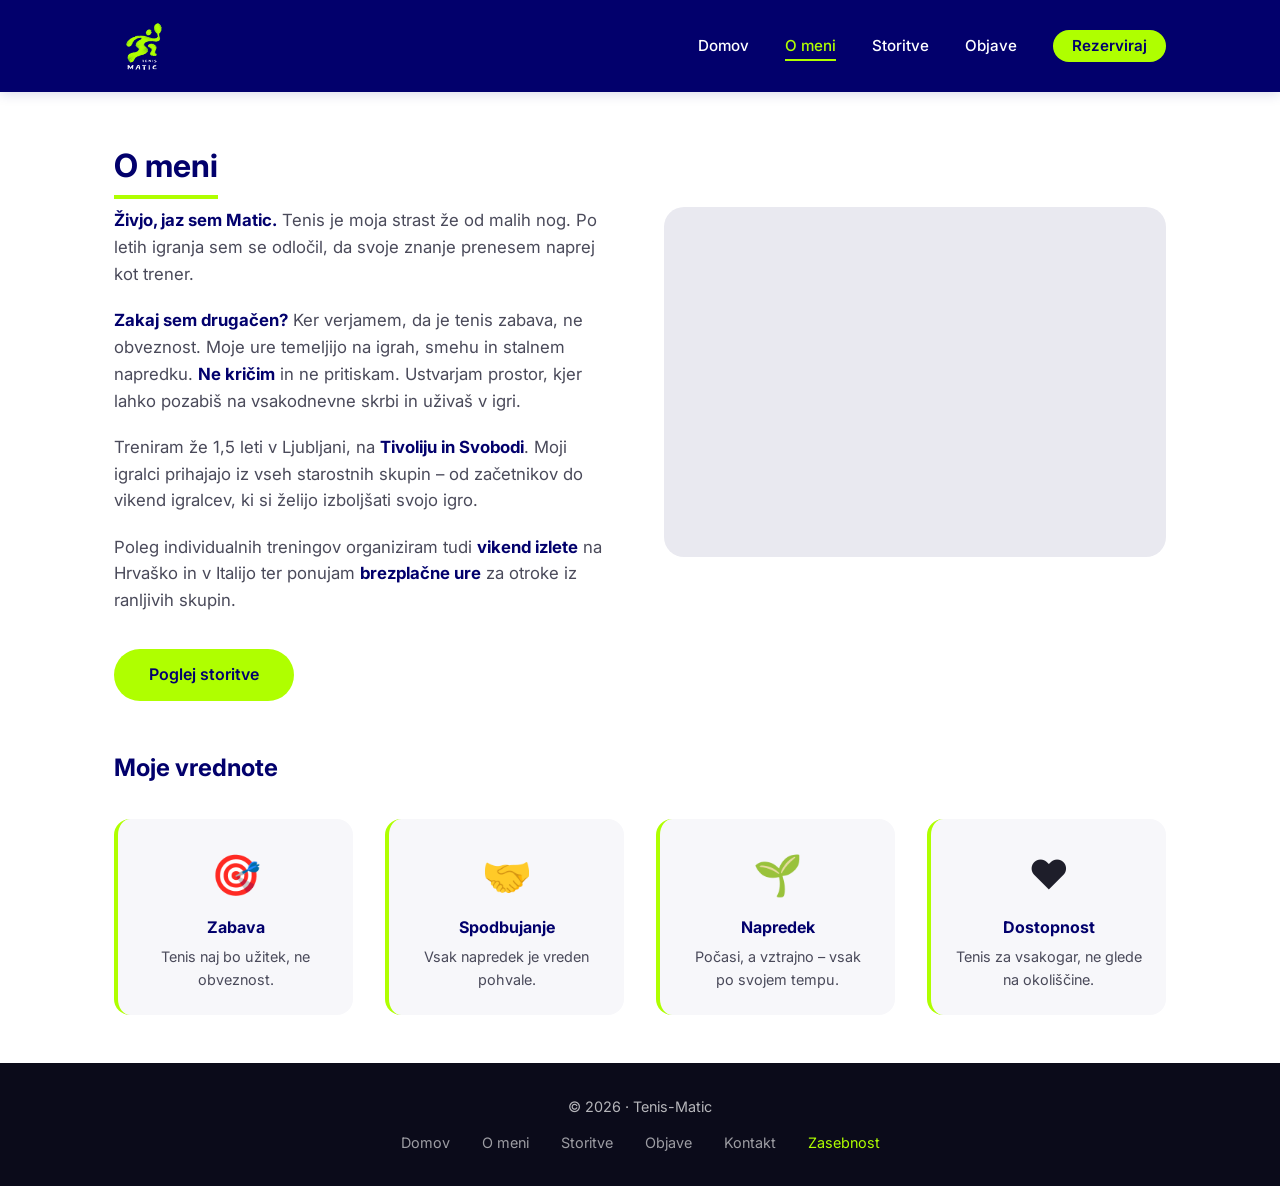
==== O_meni.html @ 09d3cf72 "logo changes" ====
<!DOCTYPE html>
<html lang="sl">
<head>
    <meta charset="UTF-8" />
    <meta name="viewport" content="width=device-width, initial-scale=1.0" />
    <title>Tenis-Matic · O meni</title>
    <link rel="icon" type="image/png" href="favicon.png" />
    <link href="https://fonts.googleapis.com/css2?family=Inter:opsz,wght@14..32,400;14..32,600;14..32,700&display=swap" rel="stylesheet" />

    <style>
        :root {
            --navy: #02006C;
            --lime: #AFFF00;
            --white: #FFFFFF;
            --light-bg: #F7F7FA;
            --text-dark: #1E1E2A;
            --text-grey: #4A4A5A;
        }

        * {
            margin: 0;
            padding: 0;
            box-sizing: border-box;
        }

        body {
            font-family: 'Inter', sans-serif;
            background-color: var(--white);
            color: var(--text-dark);
            line-height: 1.6;
        }

        a {
            text-decoration: none;
            color: inherit;
        }

        .container {
            max-width: 1100px;
            margin: 0 auto;
            padding: 0 1.5rem;
        }

        header {
            background-color: var(--navy);
            color: var(--white);
            padding: 1rem 0;
            position: sticky;
            top: 0;
            z-index: 10;
            box-shadow: 0 2px 12px rgba(2, 0, 108, 0.15);
        }

        .header-inner {
            display: flex;
            justify-content: space-between;
            align-items: center;
            flex-wrap: wrap;
        }

        .logo-img {
            height: 60px;
            width: auto;
            display: inline-block;
            vertical-align: middle;
        }

        nav a {
            color: var(--white);
            margin-left: 2rem;
            font-weight: 500;
            font-size: 0.95rem;
            transition: color 0.2s;
            border-bottom: 2px solid transparent;
            padding-bottom: 4px;
        }

        nav a:hover {
            color: var(--lime);
            border-bottom-color: var(--lime);
        }

        nav a.active {
            color: var(--lime);
            border-bottom-color: var(--lime);
        }

        .cta-nav {
            background-color: var(--lime);
            color: var(--navy);
            padding: 0.4rem 1.2rem;
            border-radius: 30px;
            font-weight: 600;
            border-bottom: none !important;
        }
        .cta-nav:hover {
            background-color: #8fcc00;
            color: var(--navy) !important;
            border-bottom: none !important;
        }

        .btn-primary {
            display: inline-block;
            background-color: var(--lime);
            color: var(--navy);
            font-weight: 600;
            padding: 0.8rem 2.2rem;
            border-radius: 40px;
            transition: background 0.2s, transform 0.1s;
            border: none;
            cursor: pointer;
            font-size: 1rem;
        }
        .btn-primary:hover {
            background-color: #8fcc00;
            transform: scale(1.02);
        }

        section {
            padding: 3rem 0;
        }

        .section-title {
            font-size: 2rem;
            font-weight: 700;
            color: var(--navy);
            margin-bottom: 0.5rem;
        }

        .section-title .lime-underline {
            display: inline-block;
            border-bottom: 4px solid var(--lime);
            padding-bottom: 4px;
        }

        .about-full {
            display: grid;
            grid-template-columns: 1fr 1fr;
            gap: 3rem;
            align-items: start;
        }

        .about-full-text {
            font-size: 1.05rem;
            color: var(--text-grey);
        }

        .about-full-text strong {
            color: var(--navy);
        }

        .about-full-text p {
            margin-bottom: 1.2rem;
        }

        .about-full-image {
            background-color: #e9e9f0;
            border-radius: 20px;
            height: 350px;
            background-image: url('https://placehold.co/500x400/02006C/FFFFFF?text=Tvoj+foto');
            background-size: cover;
            background-position: center;
        }

        .values-grid {
            display: grid;
            grid-template-columns: repeat(auto-fit, minmax(200px, 1fr));
            gap: 2rem;
            margin-top: 2rem;
        }

        .value-card {
            background: var(--light-bg);
            padding: 1.5rem;
            border-radius: 16px;
            text-align: center;
            border-left: 4px solid var(--lime);
        }

        .value-card .icon {
            font-size: 2.5rem;
            margin-bottom: 0.5rem;
        }

        .value-card h4 {
            color: var(--navy);
            margin-bottom: 0.3rem;
        }

        .value-card p {
            color: var(--text-grey);
            font-size: 0.9rem;
        }

        footer {
            background-color: #0b0b1a;
            color: rgba(255,255,255,0.7);
            padding: 2rem 0;
            text-align: center;
            font-size: 0.9rem;
        }

        footer .footer-links {
            margin-top: 0.8rem;
            display: flex;
            justify-content: center;
            gap: 2rem;
            flex-wrap: wrap;
        }
        footer .footer-links a {
            color: rgba(255,255,255,0.6);
        }
        footer .footer-links a:hover {
            color: var(--lime);
        }

        @media (max-width: 768px) {
            .about-full {
                grid-template-columns: 1fr;
                gap: 2rem;
            }
            .header-inner {
                flex-direction: column;
                gap: 0.8rem;
            }
            nav a {
                margin: 0 0.8rem;
                font-size: 0.9rem;
            }
            .about-full-image {
                height: 220px;
            }
        }
    </style>
</head>
<body>

    <header>
        <div class="container header-inner">
            <div class="logo">
                 <a href="index.html" style="display: block; line-height: 0; position: relative; z-index: 999;"></a>
                <img src="logo.png" alt="Tenis-Matic" class="logo-img" />
            </div>
            <nav>
                <a href="index.html">Domov</a>
                <a href="O_meni.html" class="active">O meni</a>
                <a href="Storitve.html">Storitve</a>
                <a href="Objave.html">Objave</a>
                <a href="index.html#contact" class="cta-nav">Rezerviraj</a>
            </nav>
        </div>
    </header>

    <section>
        <div class="container">
            <h1 class="section-title">
                <span class="lime-underline">O meni</span>
            </h1>

            <div class="about-full">
                <div class="about-full-text">
                    <p>
                        <strong>Živjo, jaz sem Matic.</strong> Tenis je moja strast že od malih nog.
                        Po letih igranja sem se odločil, da svoje znanje prenesem naprej kot trener.
                    </p>
                    <p>
                        <strong>Zakaj sem drugačen?</strong> Ker verjamem, da je tenis zabava, ne obveznost.
                        Moje ure temeljijo na igrah, smehu in stalnem napredku. <strong>Ne kričim</strong>
                        in ne pritiskam. Ustvarjam prostor, kjer lahko pozabiš na vsakodnevne skrbi in
                        uživaš v igri.
                    </p>
                    <p>
                        Treniram že 1,5 leti v Ljubljani, na <strong>Tivoliju in Svobodi</strong>.
                        Moji igralci prihajajo iz vseh starostnih skupin – od začetnikov do vikend
                        igralcev, ki si želijo izboljšati svojo igro.
                    </p>
                    <p>
                        Poleg individualnih treningov organiziram tudi <strong>vikend izlete</strong>
                        na Hrvaško in v Italijo ter ponujam <strong>brezplačne ure</strong> za otroke
                        iz ranljivih skupin.
                    </p>
                    <a href="Storitve.html" class="btn-primary" style="margin-top:1rem;">Poglej storitve</a>
                </div>
                <div class="about-full-image">
                    <!-- Replace with your own photo -->
                </div>
            </div>

            <!-- Values -->
            <h3 style="font-size:1.5rem; color:var(--navy); margin-top:3rem; margin-bottom:1rem;">Moje vrednote</h3>
            <div class="values-grid">
                <div class="value-card">
                    <div class="icon">🎯</div>
                    <h4>Zabava</h4>
                    <p>Tenis naj bo užitek, ne obveznost.</p>
                </div>
                <div class="value-card">
                    <div class="icon">🤝</div>
                    <h4>Spodbujanje</h4>
                    <p>Vsak napredek je vreden pohvale.</p>
                </div>
                <div class="value-card">
                    <div class="icon">🌱</div>
                    <h4>Napredek</h4>
                    <p>Počasi, a vztrajno – vsak po svojem tempu.</p>
                </div>
                <div class="value-card">
                    <div class="icon">❤️</div>
                    <h4>Dostopnost</h4>
                    <p>Tenis za vsakogar, ne glede na okoliščine.</p>
                </div>
            </div>
        </div>
    </section>

    <footer>
        <div class="container">
            <p>&copy; 2026 · Tenis-Matic</p>
            <div class="footer-links">
                <a href="index.html">Domov</a>
                <a href="O_meni.html">O meni</a>
                <a href="Storitve.html">Storitve</a>
                <a href="Objave.html">Objave</a>
                <a href="index.html#contact">Kontakt</a>
                <a href="#" style="color: var(--lime);">Zasebnost</a>
            </div>
        </div>
    </footer>

</body>
</html>
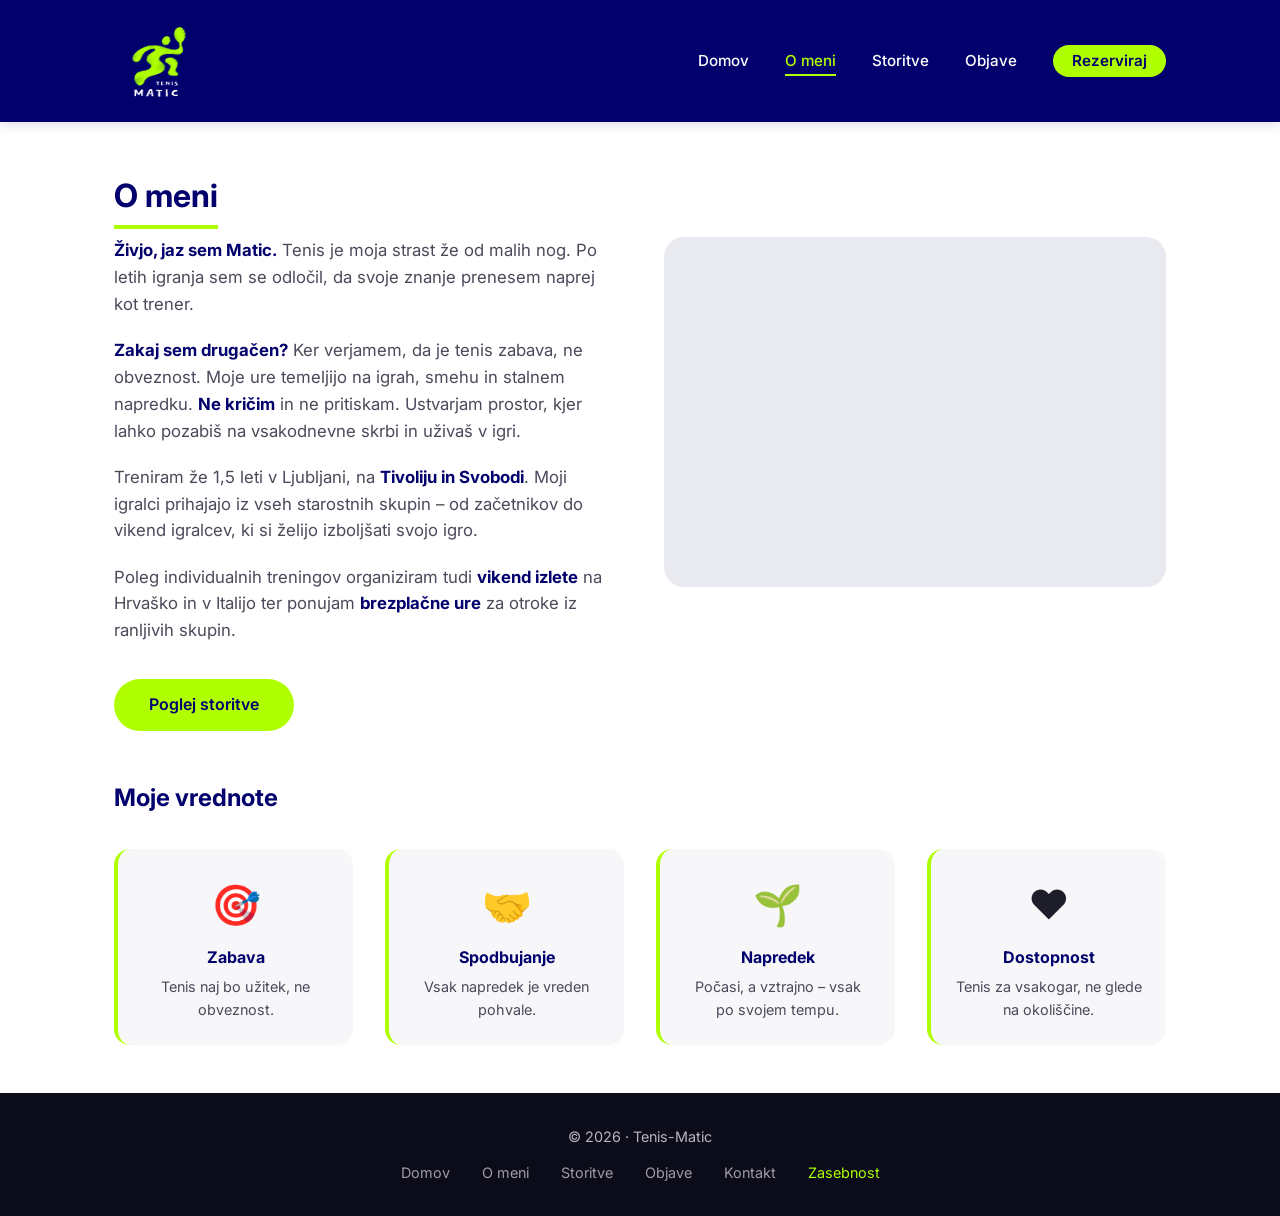
==== commit 0a849fac: "logo change o meni" ====
--- a/O_meni.html
+++ b/O_meni.html
@@ -59,7 +59,7 @@
         }
 
         .logo-img {
-            height: 60px;
+            height: 90px;
             width: auto;
             display: inline-block;
             vertical-align: middle;
@@ -236,12 +236,13 @@
 <body>
 
     <header>
-        <div class="container header-inner">
-            <div class="logo">
-                 <a href="index.html" style="display: block; line-height: 0; position: relative; z-index: 999;"></a>
+    <div class="container header-inner">
+        <div class="logo">
+            <a href="index.html" style="display: block; line-height: 0; position: relative; z-index: 999;">
                 <img src="logo.png" alt="Tenis-Matic" class="logo-img" />
-            </div>
-            <nav>
+            </a>
+        </div>
+        <nav>
                 <a href="index.html">Domov</a>
                 <a href="O_meni.html" class="active">O meni</a>
                 <a href="Storitve.html">Storitve</a>
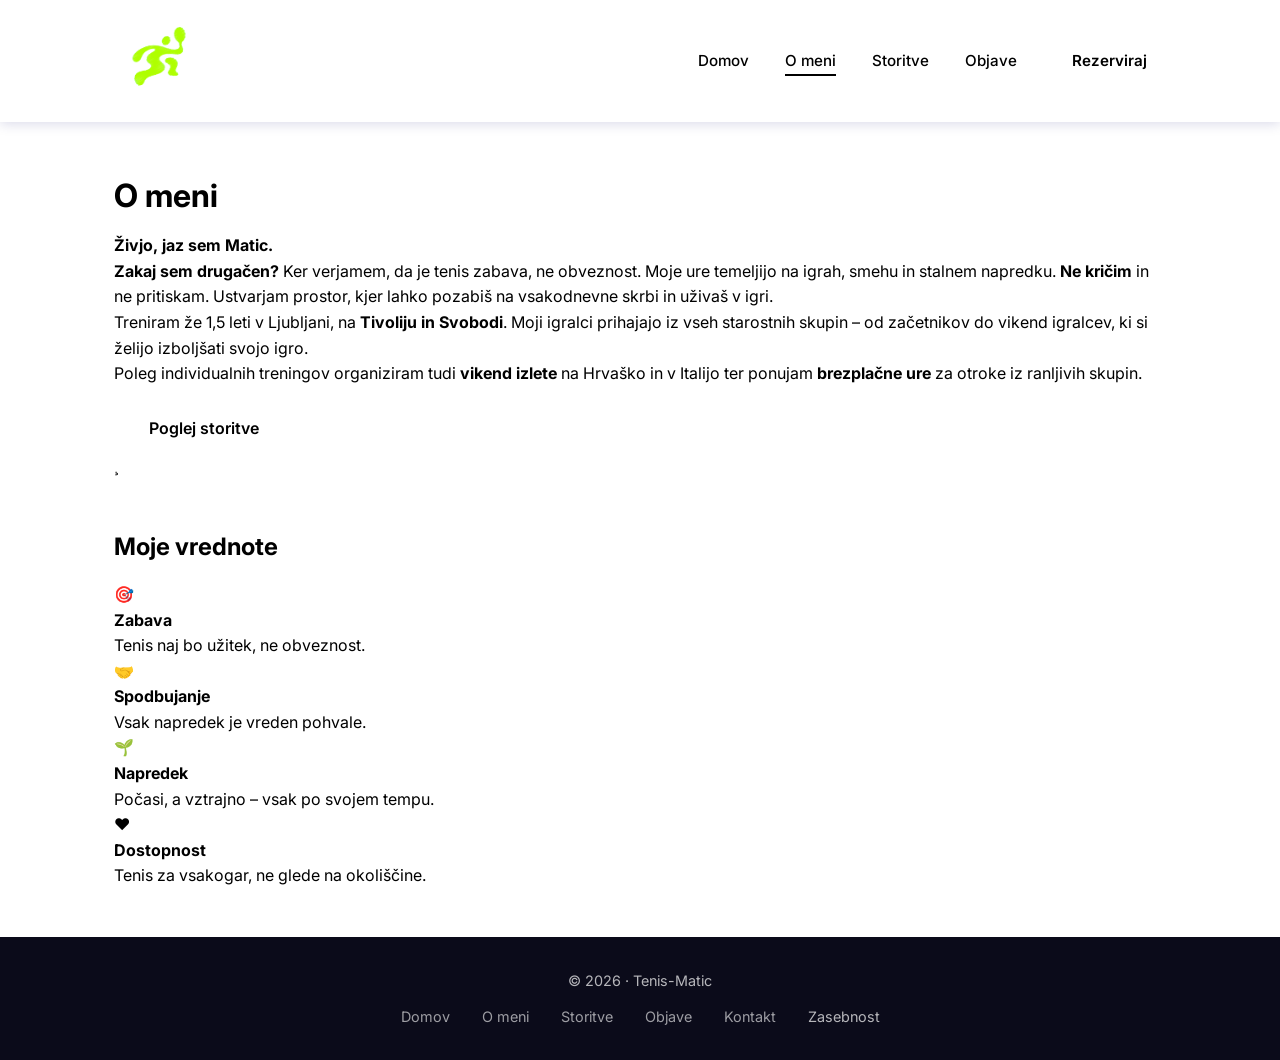
==== commit 6a0513e8: "Style.css changes" ====
--- a/O_meni.html
+++ b/O_meni.html
@@ -7,231 +7,7 @@
     <link rel="icon" type="image/png" href="favicon.png" />
     <link href="https://fonts.googleapis.com/css2?family=Inter:opsz,wght@14..32,400;14..32,600;14..32,700&display=swap" rel="stylesheet" />
 
-    <style>
-        :root {
-            --navy: #02006C;
-            --lime: #AFFF00;
-            --white: #FFFFFF;
-            --light-bg: #F7F7FA;
-            --text-dark: #1E1E2A;
-            --text-grey: #4A4A5A;
-        }
-
-        * {
-            margin: 0;
-            padding: 0;
-            box-sizing: border-box;
-        }
-
-        body {
-            font-family: 'Inter', sans-serif;
-            background-color: var(--white);
-            color: var(--text-dark);
-            line-height: 1.6;
-        }
-
-        a {
-            text-decoration: none;
-            color: inherit;
-        }
-
-        .container {
-            max-width: 1100px;
-            margin: 0 auto;
-            padding: 0 1.5rem;
-        }
-
-        header {
-            background-color: var(--navy);
-            color: var(--white);
-            padding: 1rem 0;
-            position: sticky;
-            top: 0;
-            z-index: 10;
-            box-shadow: 0 2px 12px rgba(2, 0, 108, 0.15);
-        }
-
-        .header-inner {
-            display: flex;
-            justify-content: space-between;
-            align-items: center;
-            flex-wrap: wrap;
-        }
-
-        .logo-img {
-            height: 90px;
-            width: auto;
-            display: inline-block;
-            vertical-align: middle;
-        }
-
-        nav a {
-            color: var(--white);
-            margin-left: 2rem;
-            font-weight: 500;
-            font-size: 0.95rem;
-            transition: color 0.2s;
-            border-bottom: 2px solid transparent;
-            padding-bottom: 4px;
-        }
-
-        nav a:hover {
-            color: var(--lime);
-            border-bottom-color: var(--lime);
-        }
-
-        nav a.active {
-            color: var(--lime);
-            border-bottom-color: var(--lime);
-        }
-
-        .cta-nav {
-            background-color: var(--lime);
-            color: var(--navy);
-            padding: 0.4rem 1.2rem;
-            border-radius: 30px;
-            font-weight: 600;
-            border-bottom: none !important;
-        }
-        .cta-nav:hover {
-            background-color: #8fcc00;
-            color: var(--navy) !important;
-            border-bottom: none !important;
-        }
-
-        .btn-primary {
-            display: inline-block;
-            background-color: var(--lime);
-            color: var(--navy);
-            font-weight: 600;
-            padding: 0.8rem 2.2rem;
-            border-radius: 40px;
-            transition: background 0.2s, transform 0.1s;
-            border: none;
-            cursor: pointer;
-            font-size: 1rem;
-        }
-        .btn-primary:hover {
-            background-color: #8fcc00;
-            transform: scale(1.02);
-        }
-
-        section {
-            padding: 3rem 0;
-        }
-
-        .section-title {
-            font-size: 2rem;
-            font-weight: 700;
-            color: var(--navy);
-            margin-bottom: 0.5rem;
-        }
-
-        .section-title .lime-underline {
-            display: inline-block;
-            border-bottom: 4px solid var(--lime);
-            padding-bottom: 4px;
-        }
-
-        .about-full {
-            display: grid;
-            grid-template-columns: 1fr 1fr;
-            gap: 3rem;
-            align-items: start;
-        }
-
-        .about-full-text {
-            font-size: 1.05rem;
-            color: var(--text-grey);
-        }
-
-        .about-full-text strong {
-            color: var(--navy);
-        }
-
-        .about-full-text p {
-            margin-bottom: 1.2rem;
-        }
-
-        .about-full-image {
-            background-color: #e9e9f0;
-            border-radius: 20px;
-            height: 350px;
-            background-image: url('https://placehold.co/500x400/02006C/FFFFFF?text=Tvoj+foto');
-            background-size: cover;
-            background-position: center;
-        }
-
-        .values-grid {
-            display: grid;
-            grid-template-columns: repeat(auto-fit, minmax(200px, 1fr));
-            gap: 2rem;
-            margin-top: 2rem;
-        }
-
-        .value-card {
-            background: var(--light-bg);
-            padding: 1.5rem;
-            border-radius: 16px;
-            text-align: center;
-            border-left: 4px solid var(--lime);
-        }
-
-        .value-card .icon {
-            font-size: 2.5rem;
-            margin-bottom: 0.5rem;
-        }
-
-        .value-card h4 {
-            color: var(--navy);
-            margin-bottom: 0.3rem;
-        }
-
-        .value-card p {
-            color: var(--text-grey);
-            font-size: 0.9rem;
-        }
-
-        footer {
-            background-color: #0b0b1a;
-            color: rgba(255,255,255,0.7);
-            padding: 2rem 0;
-            text-align: center;
-            font-size: 0.9rem;
-        }
-
-        footer .footer-links {
-            margin-top: 0.8rem;
-            display: flex;
-            justify-content: center;
-            gap: 2rem;
-            flex-wrap: wrap;
-        }
-        footer .footer-links a {
-            color: rgba(255,255,255,0.6);
-        }
-        footer .footer-links a:hover {
-            color: var(--lime);
-        }
-
-        @media (max-width: 768px) {
-            .about-full {
-                grid-template-columns: 1fr;
-                gap: 2rem;
-            }
-            .header-inner {
-                flex-direction: column;
-                gap: 0.8rem;
-            }
-            nav a {
-                margin: 0 0.8rem;
-                font-size: 0.9rem;
-            }
-            .about-full-image {
-                height: 220px;
-            }
-        }
-    </style>
+    <link rel="stylesheet" href="style.css">
 </head>
 <body>
 
@@ -261,8 +37,7 @@
             <div class="about-full">
                 <div class="about-full-text">
                     <p>
-                        <strong>Živjo, jaz sem Matic.</strong> Tenis je moja strast že od malih nog.
-                        Po letih igranja sem se odločil, da svoje znanje prenesem naprej kot trener.
+                        <strong>Živjo, jaz sem Matic.</strong> 
                     </p>
                     <p>
                         <strong>Zakaj sem drugačen?</strong> Ker verjamem, da je tenis zabava, ne obveznost.
@@ -284,7 +59,7 @@
                 </div>
                 <div class="about-full-image">
                     <!-- Replace with your own photo -->
-                </div>
+¸                </div>
             </div>
 
             <!-- Values -->
--- a/style.css
+++ b/style.css
@@ -0,0 +1,388 @@
+<style>
+        /* ----- CSS Variables ----- */
+        :root {
+            --navy: #02006C;
+            --lime: #AFFF00;
+            --white: #FFFFFF;
+            --light-bg: #F7F7FA;
+            --text-dark: #1E1E2A;
+            --text-grey: #4A4A5A;
+        }
+
+        * {
+            margin: 0;
+            padding: 0;
+            box-sizing: border-box;
+        }
+
+        body {
+            font-family: 'Inter', sans-serif;
+            background-color: var(--white);
+            color: var(--text-dark);
+            line-height: 1.6;
+        }
+
+        a {
+            text-decoration: none;
+            color: inherit;
+        }
+
+        .container {
+            max-width: 1100px;
+            margin: 0 auto;
+            padding: 0 1.5rem;
+        }
+
+        /* ----- Header ----- */
+        header {
+            background-color: var(--navy);
+            color: var(--white);
+            padding: 1rem 0;
+            position: sticky;
+            top: 0;
+            z-index: 10;
+            box-shadow: 0 2px 12px rgba(2, 0, 108, 0.15);
+        }
+
+        .header-inner {
+            display: flex;
+            justify-content: space-between;
+            align-items: center;
+            flex-wrap: wrap;
+        }
+
+        .logo-img {
+            height: 90px;
+            width: auto;
+            display: inline-block;
+            vertical-align: middle;
+        }
+
+        nav a {
+            color: var(--white);
+            margin-left: 2rem;
+            font-weight: 500;
+            font-size: 0.95rem;
+            transition: color 0.2s;
+            border-bottom: 2px solid transparent;
+            padding-bottom: 4px;
+        }
+
+        nav a:hover {
+            color: var(--lime);
+            border-bottom-color: var(--lime);
+        }
+
+        nav a.active {
+            color: var(--lime);
+            border-bottom-color: var(--lime);
+        }
+
+        .cta-nav {
+            background-color: var(--lime);
+            color: var(--navy);
+            padding: 0.4rem 1.2rem;
+            border-radius: 30px;
+            font-weight: 600;
+            border-bottom: none !important;
+        }
+        .cta-nav:hover {
+            background-color: #8fcc00;
+            color: var(--navy) !important;
+            border-bottom: none !important;
+        }
+
+        /* ----- Buttons ----- */
+        .btn-primary {
+            display: inline-block;
+            background-color: var(--lime);
+            color: var(--navy);
+            font-weight: 600;
+            padding: 0.8rem 2.2rem;
+            border-radius: 40px;
+            transition: background 0.2s, transform 0.1s;
+            border: none;
+            cursor: pointer;
+            font-size: 1rem;
+        }
+        .btn-primary:hover {
+            background-color: #8fcc00;
+            transform: scale(1.02);
+        }
+
+        .btn-outline {
+            display: inline-block;
+            background: transparent;
+            color: var(--navy);
+            font-weight: 600;
+            padding: 0.8rem 2.2rem;
+            border-radius: 40px;
+            border: 2px solid var(--navy);
+            transition: 0.2s;
+        }
+        .btn-outline:hover {
+            background: var(--navy);
+            color: var(--white);
+        }
+
+        /* ----- Hero / Slideshow ----- */
+        .hero {
+            padding: 3rem 0 2rem;
+            background: linear-gradient(135deg, var(--white) 0%, #f0f2ff 100%);
+        }
+
+        .slideshow-container {
+            position: relative;
+            max-width: 100%;
+            border-radius: 24px;
+            overflow: hidden;
+            box-shadow: 0 12px 40px rgba(2, 0, 108, 0.12);
+        }
+
+        .slide {
+            display: none;
+            padding: 3rem 4rem;
+            min-height: 320px;
+            background: var(--navy);
+            color: var(--white);
+            align-items: center;
+            justify-content: space-between;
+            gap: 2rem;
+        }
+
+        .slide.active {
+            display: flex;
+        }
+
+        .slide-content {
+            flex: 1;
+        }
+
+        .slide-content h2 {
+            font-size: 2.4rem;
+            font-weight: 700;
+            margin-bottom: 0.5rem;
+            color: var(--lime);
+        }
+
+        .slide-content p {
+            font-size: 1.1rem;
+            opacity: 0.85;
+            margin-bottom: 1.5rem;
+            max-width: 500px;
+        }
+
+        .slide-image {
+            flex: 0 0 200px;
+            height: 200px;
+            background-color: rgba(255,255,255,0.1);
+            border-radius: 16px;
+            display: flex;
+            align-items: center;
+            justify-content: center;
+            font-size: 4rem;
+        }
+
+        /* Slide navigation dots */
+        .dots-container {
+            text-align: center;
+            padding: 1rem 0 0.5rem;
+        }
+
+        .dot {
+            cursor: pointer;
+            height: 12px;
+            width: 12px;
+            margin: 0 6px;
+            background-color: #ccc;
+            border-radius: 50%;
+            display: inline-block;
+            transition: background-color 0.3s;
+        }
+
+        .dot.active {
+            background-color: var(--navy);
+        }
+
+        .dot:hover {
+            background-color: var(--lime);
+        }
+
+        /* ----- Sections ----- */
+        section {
+            padding: 3rem 0;
+        }
+
+        .section-title {
+            font-size: 2rem;
+            font-weight: 700;
+            color: var(--navy);
+            margin-bottom: 0.5rem;
+        }
+
+        .section-subtitle {
+            color: var(--text-grey);
+            font-size: 1.1rem;
+            margin-bottom: 2rem;
+        }
+
+        .section-title .lime-underline {
+            display: inline-block;
+            border-bottom: 4px solid var(--lime);
+            padding-bottom: 4px;
+        }
+
+        /* About preview */
+        .about-preview {
+            display: grid;
+            grid-template-columns: 1fr 1fr;
+            gap: 3rem;
+            align-items: center;
+        }
+
+        .about-preview-text {
+            font-size: 1.05rem;
+            color: var(--text-grey);
+        }
+
+        .about-preview-text strong {
+            color: var(--navy);
+        }
+
+        .about-preview-image {
+            background-color: #e9e9f0;
+            border-radius: 20px;
+            height: 220px;
+            background-image: url('https://placehold.co/500x300/02006C/FFFFFF?text=Tvoj+foto');
+            background-size: cover;
+            background-position: center;
+        }
+
+        /* Contact */
+        .contact-box {
+            background: var(--navy);
+            color: var(--white);
+            border-radius: 30px;
+            padding: 3rem 2.5rem;
+            display: flex;
+            flex-direction: column;
+            align-items: center;
+            text-align: center;
+        }
+
+        .contact-box h2 {
+            font-size: 2rem;
+            margin-bottom: 0.5rem;
+        }
+
+        .contact-box p {
+            opacity: 0.85;
+            max-width: 500px;
+            margin-bottom: 1.8rem;
+        }
+
+        .contact-box .btn-primary {
+            background: var(--lime);
+            color: var(--navy);
+            font-size: 1.1rem;
+            padding: 0.9rem 3rem;
+        }
+
+        .contact-info {
+            margin-top: 2rem;
+            display: flex;
+            gap: 2.5rem;
+            flex-wrap: wrap;
+            justify-content: center;
+            font-size: 0.95rem;
+        }
+        .contact-info a {
+            color: var(--white);
+            border-bottom: 1px dotted rgba(255,255,255,0.3);
+        }
+        .contact-info a:hover {
+            border-bottom-color: var(--lime);
+        }
+
+        /* Footer */
+        footer {
+            background-color: #0b0b1a;
+            color: rgba(255,255,255,0.7);
+            padding: 2rem 0;
+            text-align: center;
+            font-size: 0.9rem;
+        }
+
+        footer .footer-links {
+            margin-top: 0.8rem;
+            display: flex;
+            justify-content: center;
+            gap: 2rem;
+            flex-wrap: wrap;
+        }
+        footer .footer-links a {
+            color: rgba(255,255,255,0.6);
+        }
+        footer .footer-links a:hover {
+            color: var(--lime);
+        }
+
+        /* ----- Responsive ----- */
+        @media (max-width: 768px) {
+            .about-preview {
+                grid-template-columns: 1fr;
+                gap: 2rem;
+            }
+
+            .header-inner {
+                flex-direction: column;
+                gap: 0.8rem;
+            }
+
+            nav a {
+                margin: 0 0.8rem;
+                font-size: 0.9rem;
+            }
+
+            .slide {
+                flex-direction: column;
+                text-align: center;
+                padding: 2rem 1.5rem;
+                min-height: auto;
+            }
+
+            .slide-content p {
+                max-width: 100%;
+            }
+
+            .slide-image {
+                flex: 0 0 120px;
+                height: 120px;
+                width: 120px;
+                font-size: 3rem;
+            }
+
+            .slide-content h2 {
+                font-size: 1.8rem;
+            }
+
+            .contact-box {
+                padding: 2rem 1.5rem;
+            }
+
+            .contact-info {
+                gap: 1rem;
+                flex-direction: column;
+            }
+        }
+
+        @media (max-width: 480px) {
+            .slide-content h2 {
+                font-size: 1.5rem;
+            }
+            .btn-primary, .btn-outline {
+                padding: 0.6rem 1.6rem;
+                font-size: 0.9rem;
+            }
+        }
+    </style>
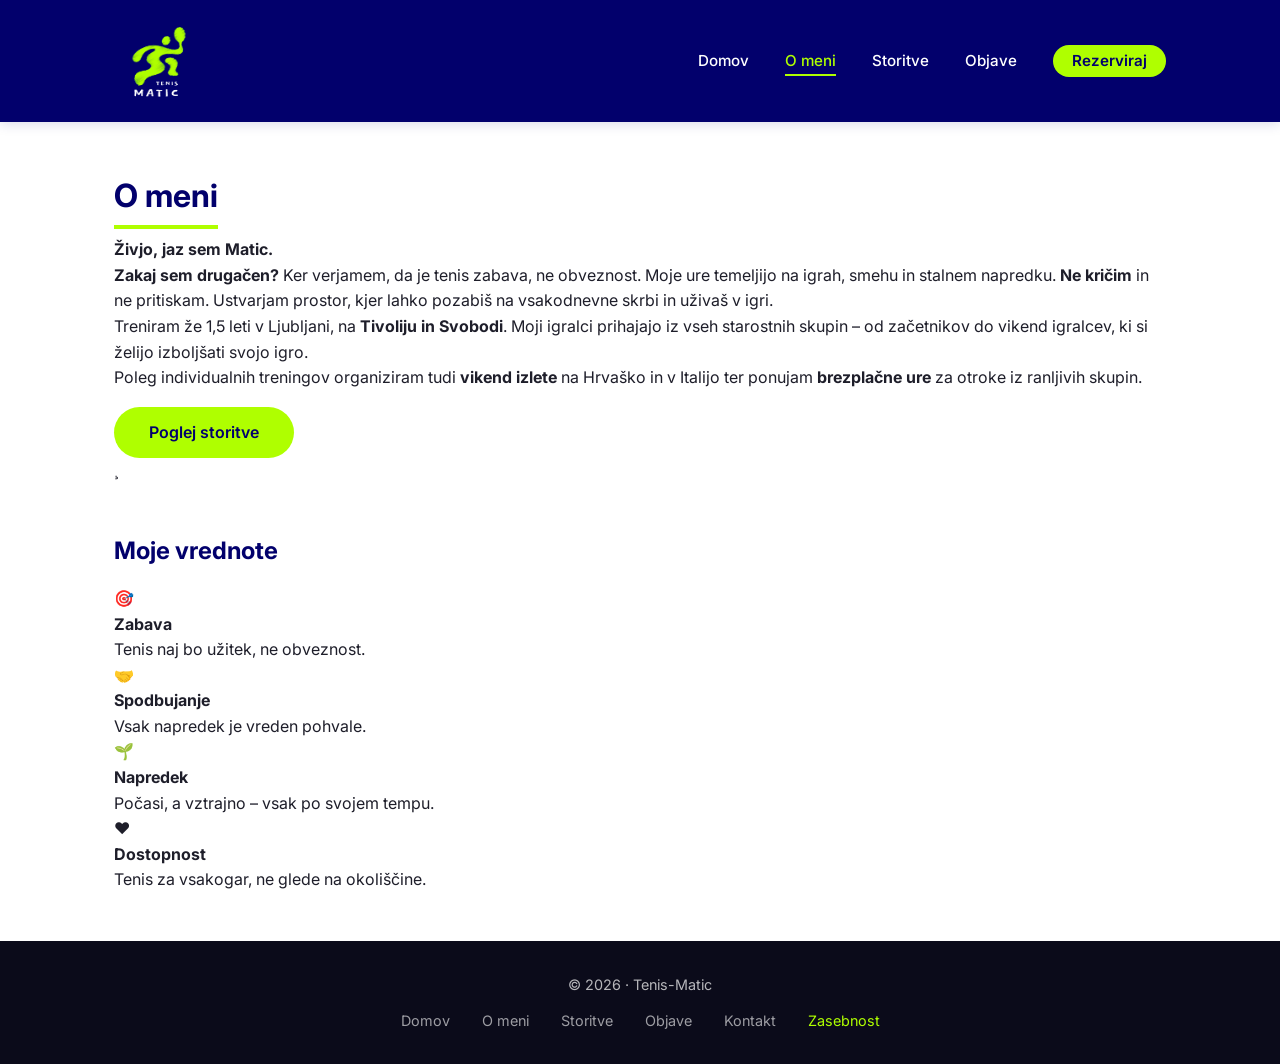
==== commit 49d9d001: "style.css 2" ====
--- a/O_meni.html
+++ b/O_meni.html
@@ -7,7 +7,8 @@
     <link rel="icon" type="image/png" href="favicon.png" />
     <link href="https://fonts.googleapis.com/css2?family=Inter:opsz,wght@14..32,400;14..32,600;14..32,700&display=swap" rel="stylesheet" />
 
-    <link rel="stylesheet" href="style.css">
+  <link href="https://fonts.googleapis.com/css2?family=Dokdo&family=Inter:opsz,wght@14..32,400;14..32,600;14..32,700&display=swap" rel="stylesheet">
+<link rel="stylesheet" href="style.css">
 </head>
 <body>
 
--- a/style.css
+++ b/style.css
@@ -1,4 +1,4 @@
-<style>
+
         /* ----- CSS Variables ----- */
         :root {
             --navy: #02006C;
@@ -385,4 +385,3 @@
                 font-size: 0.9rem;
             }
         }
-    </style>
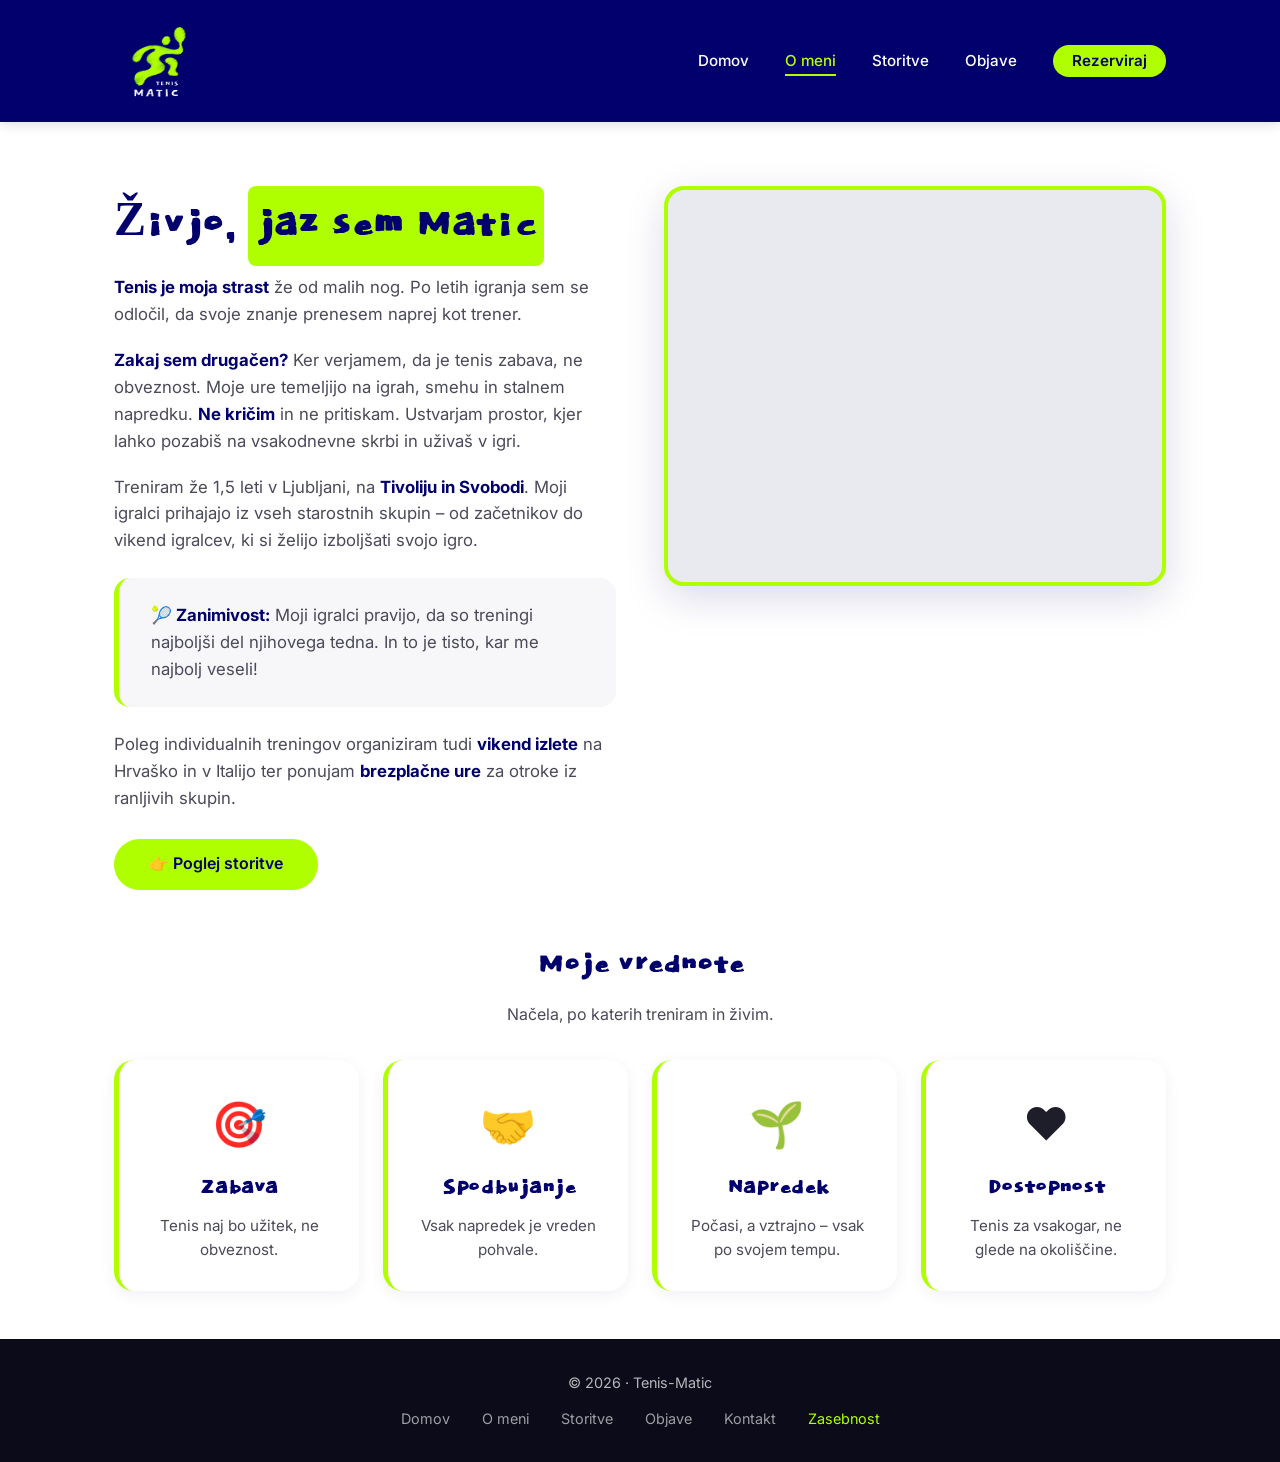
==== commit a4960ff9: "o meni dodatek" ====
--- a/O_meni.html
+++ b/O_meni.html
@@ -5,21 +5,135 @@
     <meta name="viewport" content="width=device-width, initial-scale=1.0" />
     <title>Tenis-Matic · O meni</title>
     <link rel="icon" type="image/png" href="favicon.png" />
-    <link href="https://fonts.googleapis.com/css2?family=Inter:opsz,wght@14..32,400;14..32,600;14..32,700&display=swap" rel="stylesheet" />
-
-  <link href="https://fonts.googleapis.com/css2?family=Dokdo&family=Inter:opsz,wght@14..32,400;14..32,600;14..32,700&display=swap" rel="stylesheet">
-<link rel="stylesheet" href="style.css">
+
+    <!-- Google Fonts -->
+    <link href="https://fonts.googleapis.com/css2?family=Dokdo&family=Inter:opsz,wght@14..32,400;14..32,600;14..32,700&display=swap" rel="stylesheet" />
+    <link rel="stylesheet" href="style.css" />
+
+    <style>
+        /* Additional styles just for O_meni.html */
+        .about-full {
+            display: grid;
+            grid-template-columns: 1fr 1fr;
+            gap: 3rem;
+            align-items: start;
+            margin-top: 2rem;
+        }
+
+        .about-full-text {
+            font-size: 1.05rem;
+            color: var(--text-grey);
+        }
+
+        .about-full-text strong {
+            color: var(--navy);
+        }
+
+        .about-full-text p {
+            margin-bottom: 1.2rem;
+        }
+
+        .about-full-image {
+            background-color: #e9e9f0;
+            border-radius: 20px;
+            height: 400px;
+            background-image: url('https://placehold.co/600x500/02006C/FFFFFF?text=Matic+%F0%9F%8E%BE');
+            background-size: cover;
+            background-position: center;
+            border: 4px solid var(--lime);
+            box-shadow: 0 12px 40px rgba(2, 0, 108, 0.15);
+        }
+
+        .values-grid {
+            display: grid;
+            grid-template-columns: repeat(auto-fit, minmax(200px, 1fr));
+            gap: 1.5rem;
+            margin-top: 2rem;
+        }
+
+        .value-card {
+            background: var(--white);
+            padding: 1.8rem 1.5rem;
+            border-radius: 20px;
+            text-align: center;
+            border-left: 5px solid var(--lime);
+            box-shadow: 0 4px 16px rgba(2, 0, 108, 0.06);
+            transition: transform 0.2s, box-shadow 0.2s;
+        }
+
+        .value-card:hover {
+            transform: translateY(-6px);
+            box-shadow: 0 8px 30px rgba(2, 0, 108, 0.12);
+        }
+
+        .value-card .icon {
+            font-size: 2.8rem;
+            margin-bottom: 0.5rem;
+        }
+
+        .value-card h4 {
+            color: var(--navy);
+            font-family: 'Dokdo', cursive;
+            font-size: 1.6rem;
+            margin-bottom: 0.3rem;
+        }
+
+        .value-card p {
+            color: var(--text-grey);
+            font-size: 0.95rem;
+        }
+
+        .about-full-text h1 {
+            font-family: 'Dokdo', cursive;
+            font-size: 3rem;
+            color: var(--navy);
+            margin-bottom: 0.5rem;
+        }
+
+        .intro-highlight {
+            background: var(--lime);
+            color: var(--navy);
+            padding: 0.1rem 0.5rem;
+            border-radius: 8px;
+            display: inline-block;
+        }
+
+        .fun-fact {
+            background: var(--light-bg);
+            border-radius: 16px;
+            padding: 1.5rem 2rem;
+            margin-top: 1.5rem;
+            border-left: 5px solid var(--lime);
+        }
+
+        .fun-fact strong {
+            color: var(--navy);
+        }
+
+        @media (max-width: 768px) {
+            .about-full {
+                grid-template-columns: 1fr;
+                gap: 2rem;
+            }
+            .about-full-image {
+                height: 220px;
+            }
+            .about-full-text h1 {
+                font-size: 2.2rem;
+            }
+        }
+    </style>
 </head>
 <body>
 
     <header>
-    <div class="container header-inner">
-        <div class="logo">
-            <a href="index.html" style="display: block; line-height: 0; position: relative; z-index: 999;">
-                <img src="logo.png" alt="Tenis-Matic" class="logo-img" />
-            </a>
-        </div>
-        <nav>
+        <div class="container header-inner">
+            <div class="logo">
+                <a href="index.html" style="display: block; line-height: 0; position: relative; z-index: 999;">
+                    <img src="logo.png" alt="Tenis-Matic" class="logo-img" />
+                </a>
+            </div>
+            <nav>
                 <a href="index.html">Domov</a>
                 <a href="O_meni.html" class="active">O meni</a>
                 <a href="Storitve.html">Storitve</a>
@@ -29,42 +143,58 @@
         </div>
     </header>
 
-    <section>
+    <section style="padding-top: 2rem;">
         <div class="container">
-            <h1 class="section-title">
-                <span class="lime-underline">O meni</span>
-            </h1>
 
             <div class="about-full">
                 <div class="about-full-text">
+                    <h1>Živjo, <span class="intro-highlight">jaz sem Matic</span></h1>
+
                     <p>
-                        <strong>Živjo, jaz sem Matic.</strong> 
-                    </p>
+                        <strong>Tenis je moja strast</strong> že od malih nog. Po letih igranja sem se odločil,
+                        da svoje znanje prenesem naprej kot trener.
+                    </p>
+
                     <p>
                         <strong>Zakaj sem drugačen?</strong> Ker verjamem, da je tenis zabava, ne obveznost.
                         Moje ure temeljijo na igrah, smehu in stalnem napredku. <strong>Ne kričim</strong>
                         in ne pritiskam. Ustvarjam prostor, kjer lahko pozabiš na vsakodnevne skrbi in
                         uživaš v igri.
                     </p>
+
                     <p>
                         Treniram že 1,5 leti v Ljubljani, na <strong>Tivoliju in Svobodi</strong>.
                         Moji igralci prihajajo iz vseh starostnih skupin – od začetnikov do vikend
                         igralcev, ki si želijo izboljšati svojo igro.
                     </p>
-                    <p>
+
+                    <div class="fun-fact">
+                        <strong>🎾 Zanimivost:</strong> Moji igralci pravijo, da so treningi najboljši
+                        del njihovega tedna. In to je tisto, kar me najbolj veseli!
+                    </div>
+
+                    <p style="margin-top: 1.5rem;">
                         Poleg individualnih treningov organiziram tudi <strong>vikend izlete</strong>
                         na Hrvaško in v Italijo ter ponujam <strong>brezplačne ure</strong> za otroke
                         iz ranljivih skupin.
                     </p>
-                    <a href="Storitve.html" class="btn-primary" style="margin-top:1rem;">Poglej storitve</a>
-                </div>
+
+                    <a href="Storitve.html" class="btn-primary" style="margin-top: 0.5rem;">👉 Poglej storitve</a>
+                </div>
+
                 <div class="about-full-image">
-                    <!-- Replace with your own photo -->
-¸                </div>
+                    <!-- Zamenjaj placeholder s svojo fotografijo -->
+                </div>
             </div>
 
             <!-- Values -->
-            <h3 style="font-size:1.5rem; color:var(--navy); margin-top:3rem; margin-bottom:1rem;">Moje vrednote</h3>
+            <h3 style="font-family: 'Dokdo', cursive; font-size: 2.2rem; color: var(--navy); margin-top: 3rem; margin-bottom: 0.5rem; text-align: center;">
+                Moje vrednote
+            </h3>
+            <p style="text-align: center; color: var(--text-grey); margin-bottom: 2rem;">
+                Načela, po katerih treniram in živim.
+            </p>
+
             <div class="values-grid">
                 <div class="value-card">
                     <div class="icon">🎯</div>
@@ -87,6 +217,7 @@
                     <p>Tenis za vsakogar, ne glede na okoliščine.</p>
                 </div>
             </div>
+
         </div>
     </section>
 
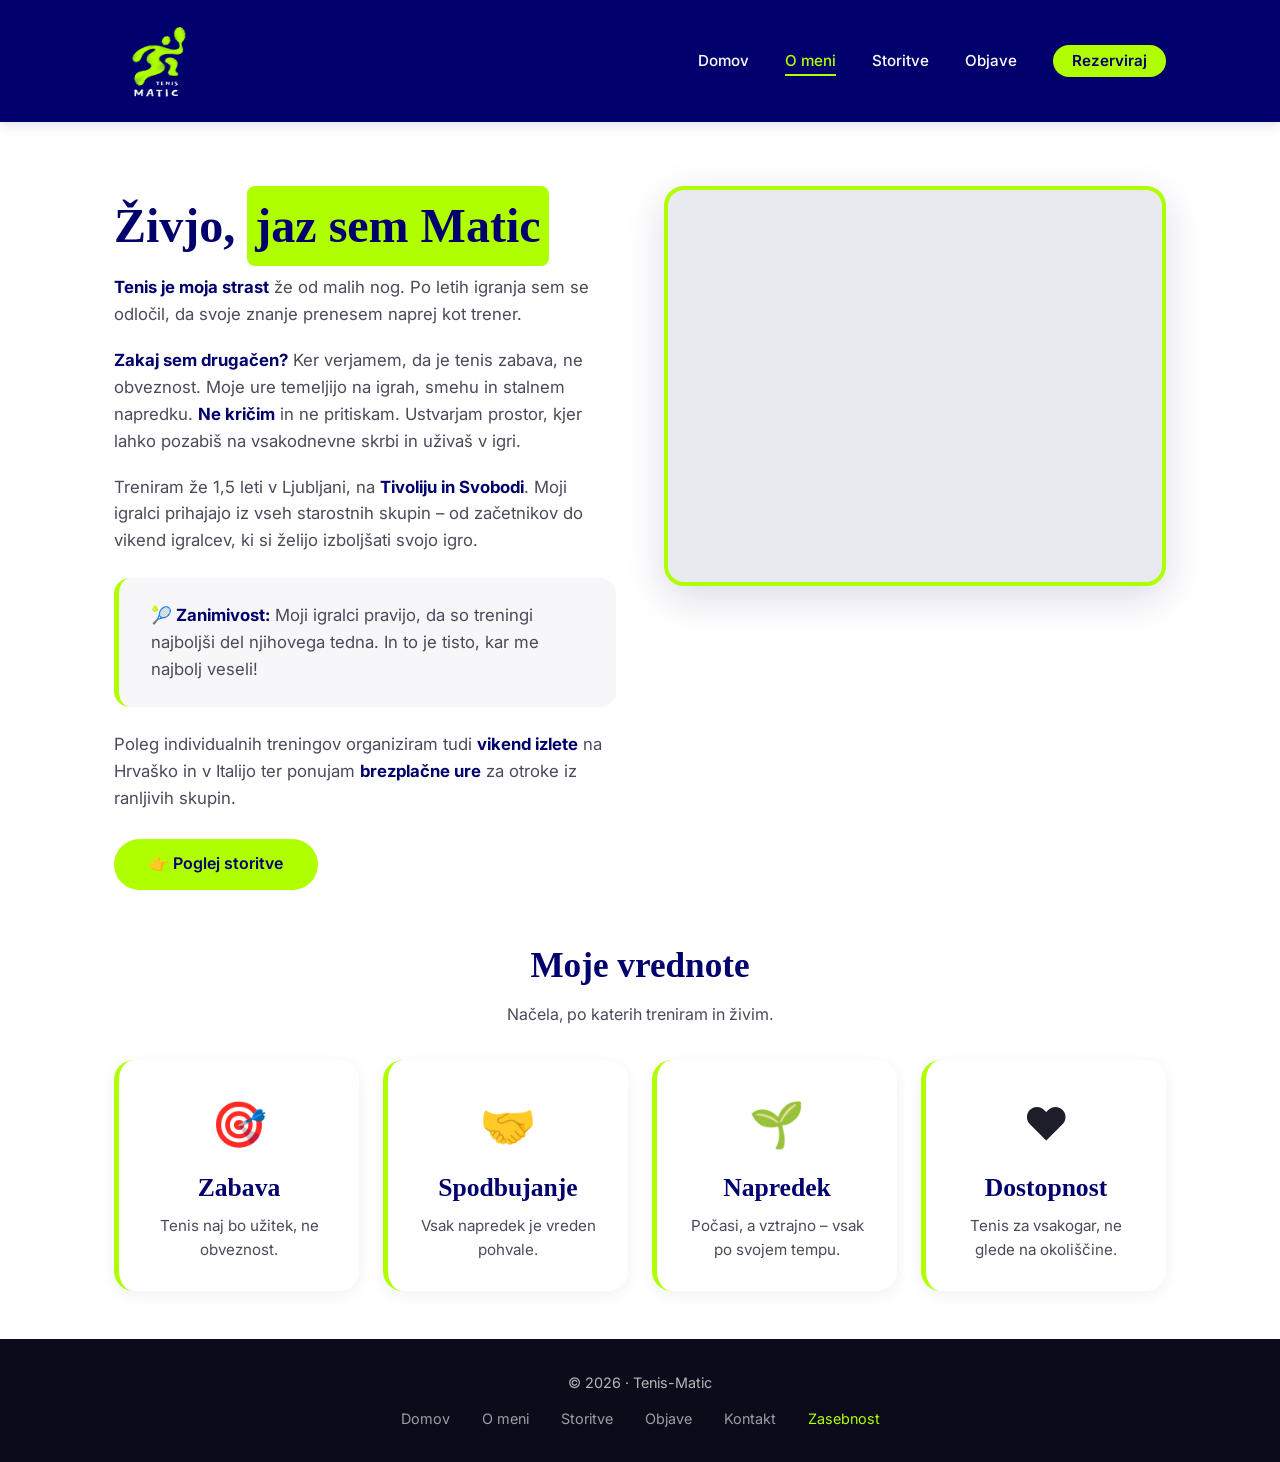
==== commit acc11daa: "Dokdo sem dal stran font" ====
--- a/O_meni.html
+++ b/O_meni.html
@@ -7,7 +7,7 @@
     <link rel="icon" type="image/png" href="favicon.png" />
 
     <!-- Google Fonts -->
-    <link href="https://fonts.googleapis.com/css2?family=Dokdo&family=Inter:opsz,wght@14..32,400;14..32,600;14..32,700&display=swap" rel="stylesheet" />
+    <link href="https://fonts.googleapis.com/css2?family=Inter:opsz,wght@14..32,400;14..32,600;14..32,700&display=swap" rel="stylesheet">
     <link rel="stylesheet" href="style.css" />
 
     <style>
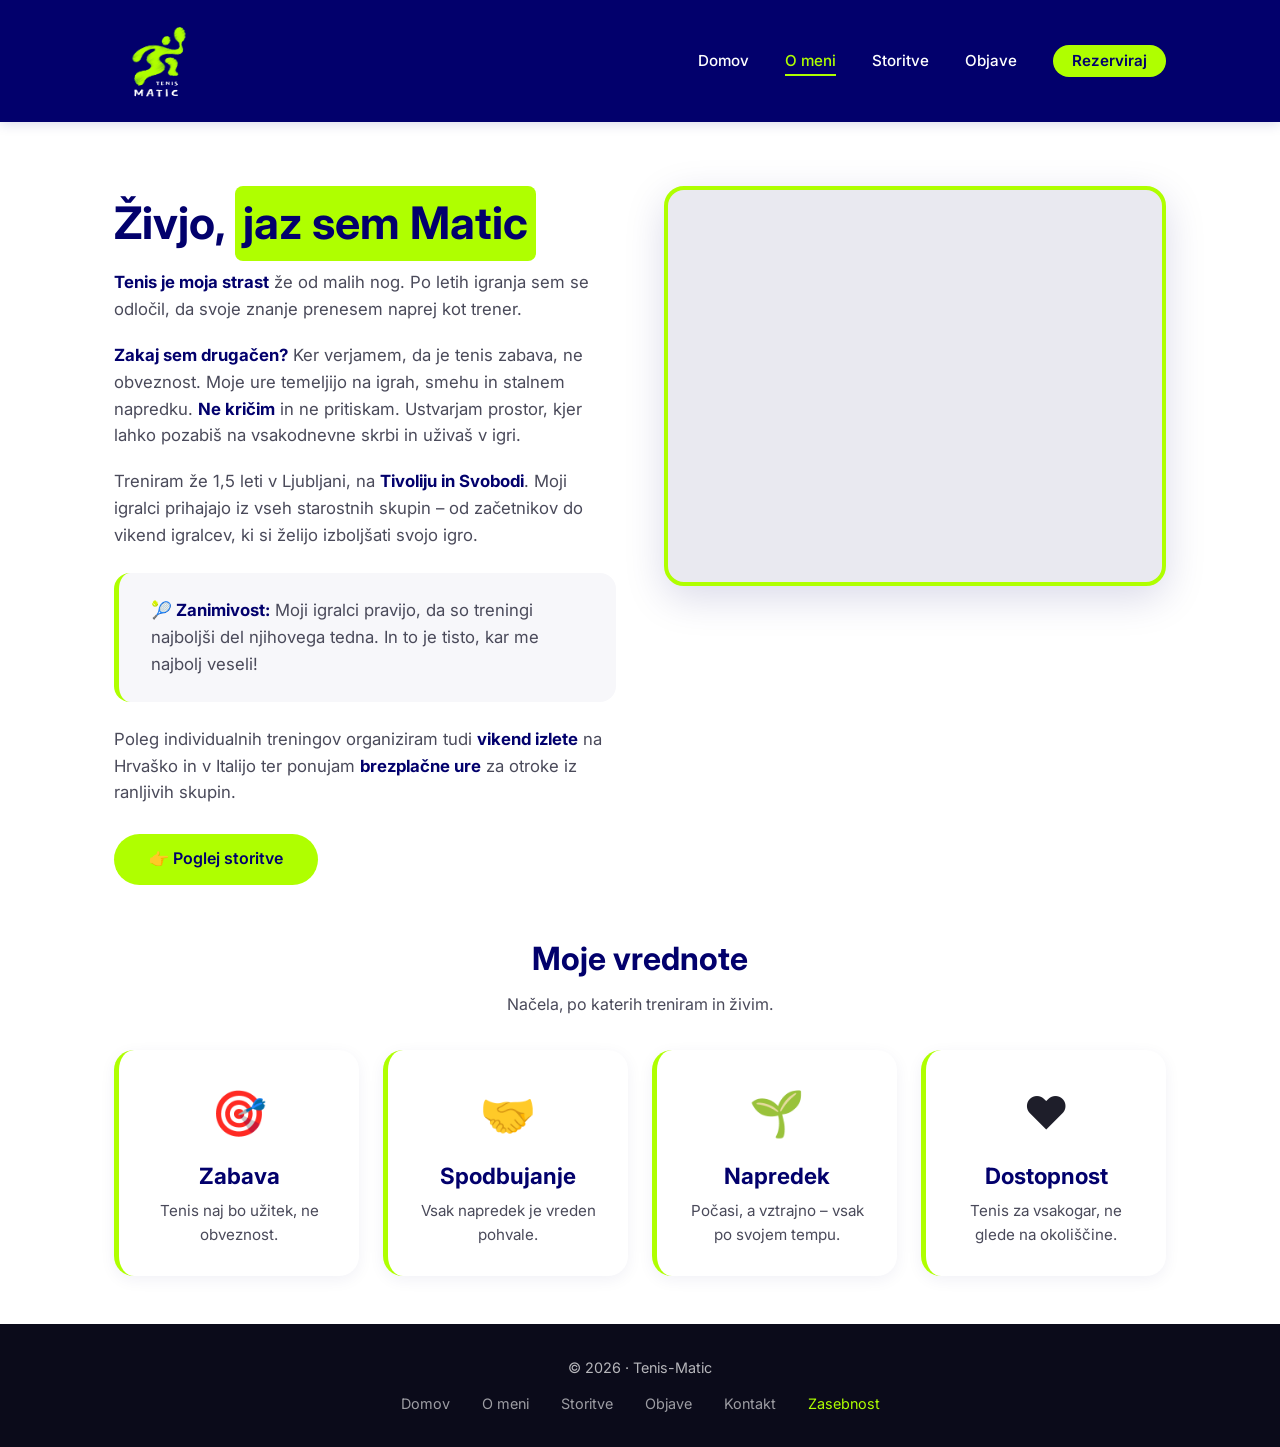
==== commit ae7b55e0: "calandy changes" ====
--- a/O_meni.html
+++ b/O_meni.html
@@ -7,7 +7,7 @@
     <link rel="icon" type="image/png" href="favicon.png" />
 
     <!-- Google Fonts -->
-    <link href="https://fonts.googleapis.com/css2?family=Inter:opsz,wght@14..32,400;14..32,600;14..32,700&display=swap" rel="stylesheet">
+    <link href="https://fonts.googleapis.com/css2?family=Inter:opsz,wght@14..32,400;14..32,600;14..32,700&display=swap" rel="stylesheet" />
     <link rel="stylesheet" href="style.css" />
 
     <style>
@@ -73,8 +73,9 @@
 
         .value-card h4 {
             color: var(--navy);
-            font-family: 'Dokdo', cursive;
-            font-size: 1.6rem;
+            font-family: 'Inter', sans-serif;
+            font-size: 1.4rem;
+            font-weight: 700;
             margin-bottom: 0.3rem;
         }
 
@@ -84,8 +85,9 @@
         }
 
         .about-full-text h1 {
-            font-family: 'Dokdo', cursive;
-            font-size: 3rem;
+            font-family: 'Inter', sans-serif;
+            font-size: 2.8rem;
+            font-weight: 700;
             color: var(--navy);
             margin-bottom: 0.5rem;
         }
@@ -138,7 +140,7 @@
                 <a href="O_meni.html" class="active">O meni</a>
                 <a href="Storitve.html">Storitve</a>
                 <a href="Objave.html">Objave</a>
-                <a href="index.html#contact" class="cta-nav">Rezerviraj</a>
+                <a href="https://calendly.com/matic-drempeticsp" class="cta-nav">Rezerviraj</a>
             </nav>
         </div>
     </header>
@@ -188,7 +190,7 @@
             </div>
 
             <!-- Values -->
-            <h3 style="font-family: 'Dokdo', cursive; font-size: 2.2rem; color: var(--navy); margin-top: 3rem; margin-bottom: 0.5rem; text-align: center;">
+            <h3 style="font-family: 'Inter', sans-serif; font-size: 2rem; font-weight: 700; color: var(--navy); margin-top: 3rem; margin-bottom: 0.5rem; text-align: center;">
                 Moje vrednote
             </h3>
             <p style="text-align: center; color: var(--text-grey); margin-bottom: 2rem;">
@@ -229,7 +231,7 @@
                 <a href="O_meni.html">O meni</a>
                 <a href="Storitve.html">Storitve</a>
                 <a href="Objave.html">Objave</a>
-                <a href="index.html#contact">Kontakt</a>
+                <a href="https://calendly.com/matic-drempeticsp">Kontakt</a>
                 <a href="#" style="color: var(--lime);">Zasebnost</a>
             </div>
         </div>
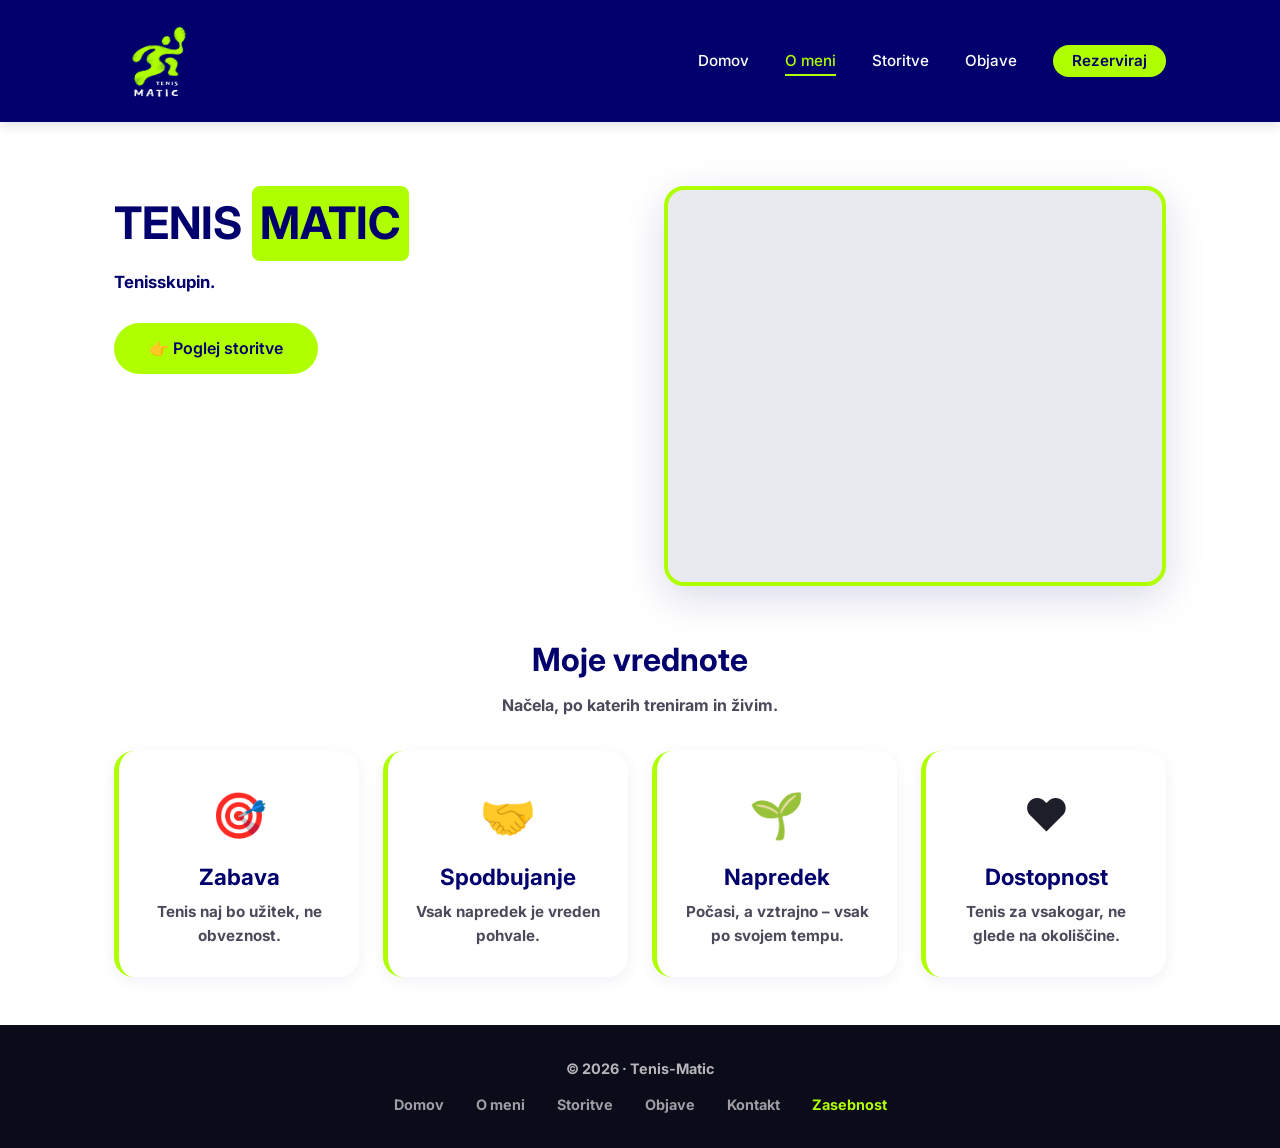
==== commit 411d0b50: "brinsanje vsebine ai" ====
--- a/O_meni.html
+++ b/O_meni.html
@@ -150,35 +150,10 @@
 
             <div class="about-full">
                 <div class="about-full-text">
-                    <h1>Živjo, <span class="intro-highlight">jaz sem Matic</span></h1>
+                    <h1>TENIS <span class="intro-highlight">MATIC</span></h1>
 
                     <p>
-                        <strong>Tenis je moja strast</strong> že od malih nog. Po letih igranja sem se odločil,
-                        da svoje znanje prenesem naprej kot trener.
-                    </p>
-
-                    <p>
-                        <strong>Zakaj sem drugačen?</strong> Ker verjamem, da je tenis zabava, ne obveznost.
-                        Moje ure temeljijo na igrah, smehu in stalnem napredku. <strong>Ne kričim</strong>
-                        in ne pritiskam. Ustvarjam prostor, kjer lahko pozabiš na vsakodnevne skrbi in
-                        uživaš v igri.
-                    </p>
-
-                    <p>
-                        Treniram že 1,5 leti v Ljubljani, na <strong>Tivoliju in Svobodi</strong>.
-                        Moji igralci prihajajo iz vseh starostnih skupin – od začetnikov do vikend
-                        igralcev, ki si želijo izboljšati svojo igro.
-                    </p>
-
-                    <div class="fun-fact">
-                        <strong>🎾 Zanimivost:</strong> Moji igralci pravijo, da so treningi najboljši
-                        del njihovega tedna. In to je tisto, kar me najbolj veseli!
-                    </div>
-
-                    <p style="margin-top: 1.5rem;">
-                        Poleg individualnih treningov organiziram tudi <strong>vikend izlete</strong>
-                        na Hrvaško in v Italijo ter ponujam <strong>brezplačne ure</strong> za otroke
-                        iz ranljivih skupin.
+                        <strong>Tenisskupin.
                     </p>
 
                     <a href="Storitve.html" class="btn-primary" style="margin-top: 0.5rem;">👉 Poglej storitve</a>
